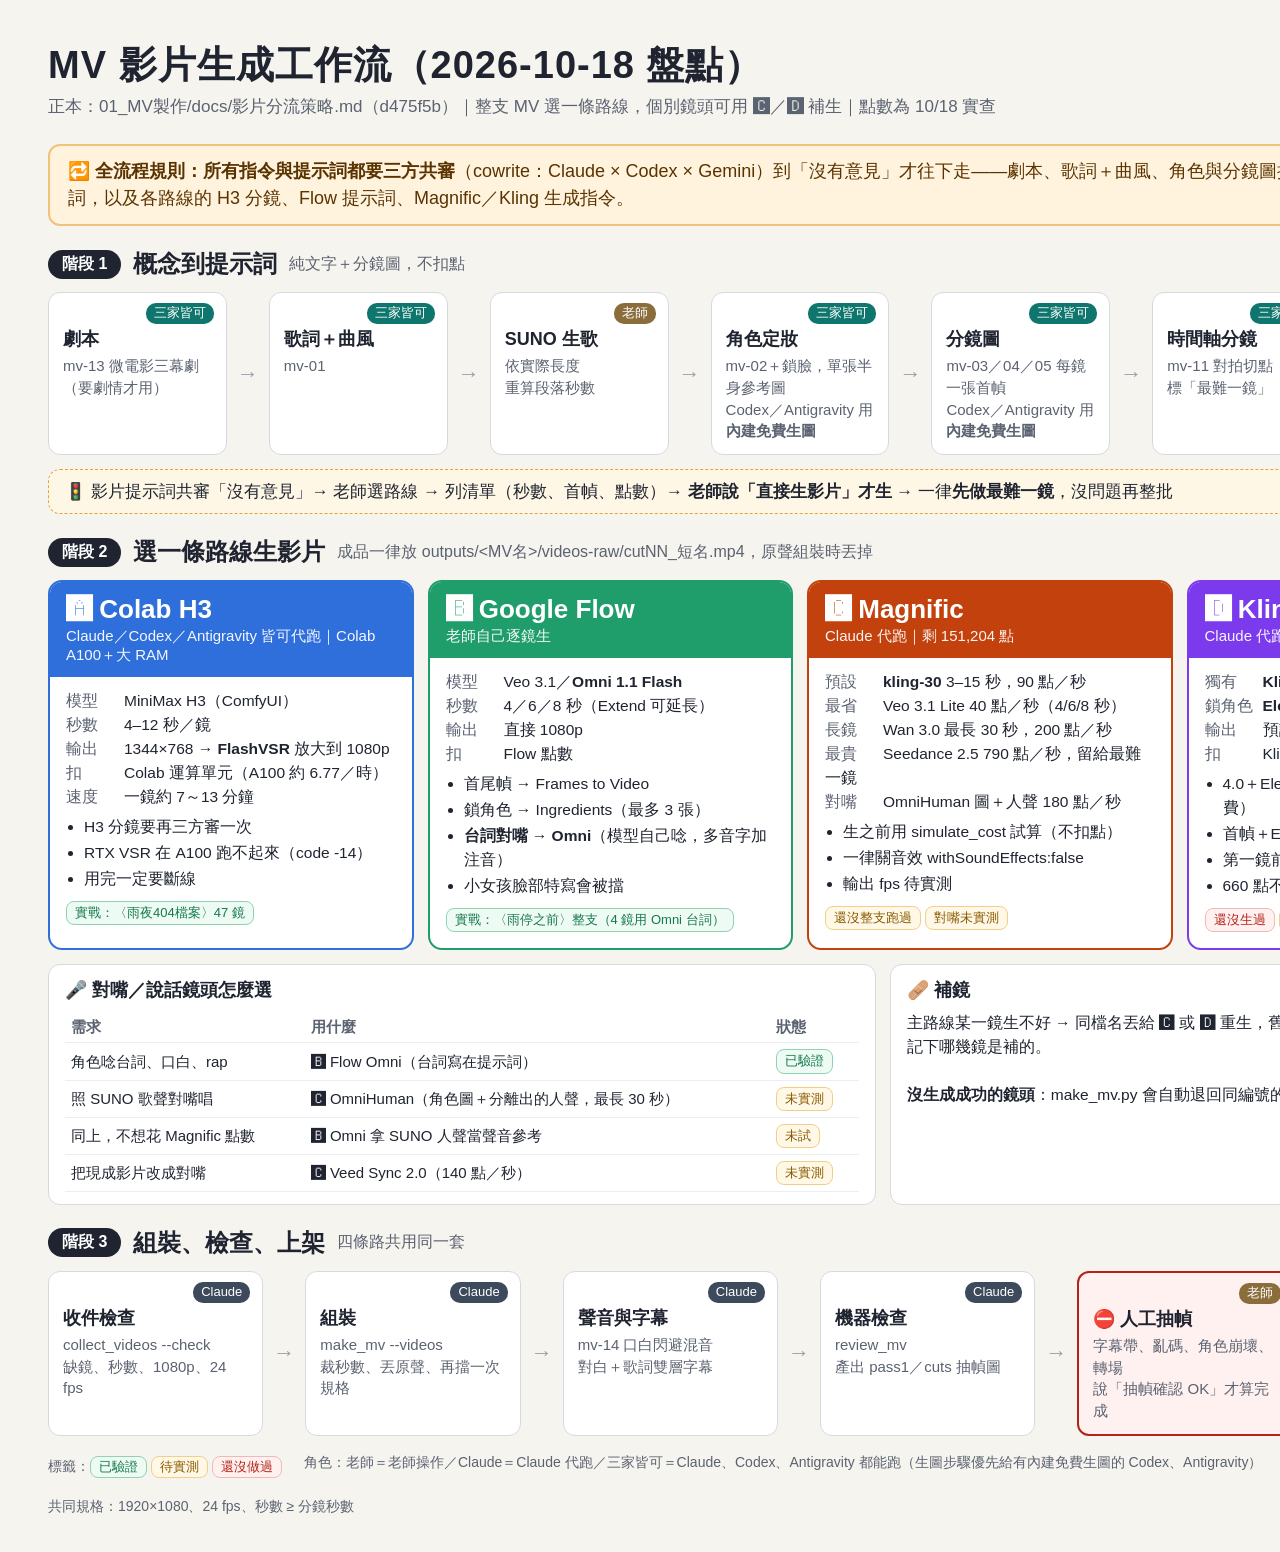
==== docs/影片生成工作流.html @ 95bc0459 "影片工作流：全流程三方共審、三家分工、流程圖與 Colab 放大擋 rtx - 新增 docs/影片生成工作流.png（＋可改的 .html），分流文件開頭連到圖 - 分流文件加「全流程規則：所有指令" ====
<!doctype html>
<html lang="zh-Hant"><head><meta charset="utf-8"><title>MV 影片生成工作流</title>
<style>
:root{--ink:#1f2430;--sub:#5b6270;--line:#d5d9e0;--bg:#f6f4ef;--card:#fff;
--a:#2f6fdb;--b:#1f9d6b;--c:#c2410c;--d:#7c3aed;--warn:#b42318;}
*{box-sizing:border-box}
body{margin:0;background:var(--bg);font-family:"Microsoft JhengHei","Noto Sans TC",sans-serif;color:var(--ink);}
.wrap{width:1600px;padding:40px 48px 36px}
h1{margin:0 0 4px;font-size:38px;letter-spacing:1px}
.meta{color:var(--sub);font-size:17px;margin-bottom:26px}
.stage{display:flex;align-items:center;gap:12px;margin:22px 0 12px}
.stage .no{background:var(--ink);color:#fff;border-radius:20px;padding:4px 14px;font-size:16px;font-weight:700}
.stage .t{font-size:24px;font-weight:700}
.stage .s{color:var(--sub);font-size:16px}
.row{display:flex;gap:10px;align-items:stretch}
.step{flex:1;background:var(--card);border:1px solid var(--line);border-radius:12px;padding:12px 14px;position:relative}
.step b{display:block;font-size:18px;margin:22px 0 4px}
.step span{font-size:15px;color:var(--sub);line-height:1.45}
.step .who{position:absolute;top:10px;right:12px;font-size:13px;color:#fff;border-radius:10px;padding:1px 8px}
.who.t{background:#8a6d3b}.who.m{background:#0f766e}.who.c{background:#3d4a5c}.who.x{background:#6b7280}
.arrow{align-self:center;color:#9aa1ad;font-size:22px}
.rv{display:table;margin-top:6px;font-size:13.5px;color:#7a3e00;background:#fff3dd;border:1px solid #f0c27a;border-radius:8px;padding:1px 8px}
.rule{background:#fff3dd;border:2px solid #f0c27a;border-radius:12px;padding:12px 18px;font-size:18px;line-height:1.5;color:#5a3300}
.gate{margin:14px 0 0;background:#fff7e6;border:1px dashed #e0a43a;border-radius:12px;padding:10px 16px;font-size:17px}
.routes{display:grid;grid-template-columns:repeat(4,1fr);gap:14px}
.route{background:var(--card);border-radius:14px;border:2px solid var(--line);overflow:hidden;display:flex;flex-direction:column}
.route .hd{color:#fff;padding:12px 16px}
.route .hd .n{font-size:26px;font-weight:800}
.route .hd .w{font-size:15px;opacity:.95;margin-top:2px}
.route .bd{padding:12px 16px 14px;font-size:15.5px;line-height:1.55;flex:1}
.route .bd .k{color:var(--sub);display:inline-block;width:58px}
.route .bd ul{margin:6px 0 0 0;padding-left:18px}
.route .bd li{margin:2px 0}
.tag{display:inline-block;font-size:13px;border-radius:8px;padding:1px 8px;margin:2px 4px 2px 0;border:1px solid}
.ok{color:#137a4b;border-color:#8fd3b3;background:#eefaf4}
.no{color:var(--warn);border-color:#f2b8b5;background:#fff1f0}
.mid{color:#8a5a00;border-color:#f0cf8a;background:#fff8e6}
.A{border-color:var(--a)}.A .hd{background:var(--a)}
.B{border-color:var(--b)}.B .hd{background:var(--b)}
.C{border-color:var(--c)}.C .hd{background:var(--c)}
.D{border-color:var(--d)}.D .hd{background:var(--d)}
.side{display:grid;grid-template-columns:1.25fr 1fr;gap:14px;margin-top:14px}
.box{background:var(--card);border:1px solid var(--line);border-radius:12px;padding:12px 16px;font-size:15.5px;line-height:1.55}
.box h3{margin:0 0 6px;font-size:18px}
table{border-collapse:collapse;width:100%;font-size:15px}
td,th{border-bottom:1px solid #eceef2;padding:4px 6px;text-align:left}
th{color:var(--sub);font-weight:600}
.stop{background:#fff1f0;border:2px solid var(--warn);}
.legend{margin-top:18px;color:var(--sub);font-size:14px;display:flex;gap:18px;flex-wrap:wrap}
</style></head><body><div class="wrap">

<h1>MV 影片生成工作流（2026-10-18 盤點）</h1>
<div class="meta">正本：01_MV製作/docs/影片分流策略.md（d475f5b）｜整支 MV 選一條路線，個別鏡頭可用 🅲／🅳 補生｜點數為 10/18 實查</div>

<div class="rule">🔁 <b>全流程規則：所有指令與提示詞都要三方共審</b>（cowrite：Claude × Codex × Gemini）到「沒有意見」才往下走——劇本、歌詞＋曲風、角色與分鏡圖提示詞、時間軸分鏡、影片提示詞，以及各路線的 H3 分鏡、Flow 提示詞、Magnific／Kling 生成指令。</div>
<div class="stage"><span class="no">階段 1</span><span class="t">概念到提示詞</span><span class="s">純文字＋分鏡圖，不扣點</span></div>
<div class="row">
  <div class="step"><span class="who m">三家皆可</span><b>劇本</b><span>mv-13 微電影三幕劇<br>（要劇情才用）</span></div><div class="arrow">→</div>
  <div class="step"><span class="who m">三家皆可</span><b>歌詞＋曲風</b><span>mv-01</span></div><div class="arrow">→</div>
  <div class="step"><span class="who t">老師</span><b>SUNO 生歌</b><span>依實際長度<br>重算段落秒數</span></div><div class="arrow">→</div>
  <div class="step"><span class="who m">三家皆可</span><b>角色定妝</b><span>mv-02＋鎖臉，單張半身參考圖<br>Codex／Antigravity 用<b style="display:inline;font-size:15px;margin:0">內建免費生圖</b></span></div><div class="arrow">→</div>
  <div class="step"><span class="who m">三家皆可</span><b>分鏡圖</b><span>mv-03／04／05 每鏡一張首幀<br>Codex／Antigravity 用<b style="display:inline;font-size:15px;margin:0">內建免費生圖</b></span></div><div class="arrow">→</div>
  <div class="step"><span class="who m">三家皆可</span><b>時間軸分鏡</b><span>mv-11 對拍切點<br>標「最難一鏡」</span></div><div class="arrow">→</div>
  <div class="step"><span class="who m">三家皆可</span><b>影片提示詞</b><span>mv-06</span></div>
</div>
<div class="gate">🚦 影片提示詞共審「沒有意見」→ 老師選路線 → 列清單（秒數、首幀、點數）→ <b>老師說「直接生影片」才生</b> → 一律<b>先做最難一鏡</b>，沒問題再整批</div>

<div class="stage"><span class="no">階段 2</span><span class="t">選一條路線生影片</span><span class="s">成品一律放 outputs/&lt;MV名&gt;/videos-raw/cutNN_短名.mp4，原聲組裝時丟掉</span></div>
<div class="routes">
  <div class="route A"><div class="hd"><div class="n">🅰 Colab H3</div><div class="w">Claude／Codex／Antigravity 皆可代跑｜Colab A100＋大 RAM</div></div>
    <div class="bd">
      <div><span class="k">模型</span>MiniMax H3（ComfyUI）</div>
      <div><span class="k">秒數</span>4–12 秒／鏡</div>
      <div><span class="k">輸出</span>1344×768 → <b>FlashVSR</b> 放大到 1080p</div>
      <div><span class="k">扣</span>Colab 運算單元（A100 約 6.77／時）</div>
      <div><span class="k">速度</span>一鏡約 7～13 分鐘</div>
      <ul><li>H3 分鏡要再三方審一次</li><li>RTX VSR 在 A100 跑不起來（code -14）</li><li>用完一定要斷線</li></ul>
      <div style="margin-top:8px"><span class="tag ok">實戰：〈雨夜404檔案〉47 鏡</span></div>
    </div></div>
  <div class="route B"><div class="hd"><div class="n">🅱 Google Flow</div><div class="w">老師自己逐鏡生</div></div>
    <div class="bd">
      <div><span class="k">模型</span>Veo 3.1／<b>Omni 1.1 Flash</b></div>
      <div><span class="k">秒數</span>4／6／8 秒（Extend 可延長）</div>
      <div><span class="k">輸出</span>直接 1080p</div>
      <div><span class="k">扣</span>Flow 點數</div>
      <ul><li>首尾幀 → Frames to Video</li><li>鎖角色 → Ingredients（最多 3 張）</li><li><b>台詞對嘴 → Omni</b>（模型自己唸，多音字加注音）</li><li>小女孩臉部特寫會被擋</li></ul>
      <div style="margin-top:8px"><span class="tag ok">實戰：〈雨停之前〉整支（4 鏡用 Omni 台詞）</span></div>
    </div></div>
  <div class="route C"><div class="hd"><div class="n">🅲 Magnific</div><div class="w">Claude 代跑｜剩 151,204 點</div></div>
    <div class="bd">
      <div><span class="k">預設</span><b>kling-30</b> 3–15 秒，90 點／秒</div>
      <div><span class="k">最省</span>Veo 3.1 Lite 40 點／秒（4/6/8 秒）</div>
      <div><span class="k">長鏡</span>Wan 3.0 最長 30 秒，200 點／秒</div>
      <div><span class="k">最貴</span>Seedance 2.5 790 點／秒，留給最難一鏡</div>
      <div><span class="k">對嘴</span>OmniHuman 圖＋人聲 180 點／秒</div>
      <ul><li>生之前用 simulate_cost 試算（不扣點）</li><li>一律關音效 withSoundEffects:false</li><li>輸出 fps 待實測</li></ul>
      <div style="margin-top:8px"><span class="tag mid">還沒整支跑過</span><span class="tag mid">對嘴未實測</span></div>
    </div></div>
  <div class="route D"><div class="hd"><div class="n">🅳 Kling.ai</div><div class="w">Claude 代跑｜官方帳號剩 660 點</div></div>
    <div class="bd">
      <div><span class="k">獨有</span><b>Kling 4.0</b> 3–30 秒、最多 10 張關鍵幀</div>
      <div><span class="k">鎖角色</span><b>Element</b> 主體，每鏡用編號叫出</div>
      <div><span class="k">輸出</span>預設 720p，<b>要明寫 1080p</b></div>
      <div><span class="k">扣</span>Kling 點數（沒有試算工具）</div>
      <ul><li>4.0＋Element 要走 omni_ref_video（按秒計費）</li><li>首幀＋Element 用 Kling 3.0</li><li>第一鏡前後查點數相減</li><li>660 點不夠就只補關鍵鏡</li></ul>
      <div style="margin-top:8px"><span class="tag no">還沒生過</span><span class="tag mid">點數待第一鏡實測</span></div>
    </div></div>
</div>

<div class="side">
  <div class="box"><h3>🎤 對嘴／說話鏡頭怎麼選</h3>
    <table><tr><th>需求</th><th>用什麼</th><th>狀態</th></tr>
    <tr><td>角色唸台詞、口白、rap</td><td>🅱 Flow Omni（台詞寫在提示詞）</td><td><span class="tag ok">已驗證</span></td></tr>
    <tr><td>照 SUNO 歌聲對嘴唱</td><td>🅲 OmniHuman（角色圖＋分離出的人聲，最長 30 秒）</td><td><span class="tag mid">未實測</span></td></tr>
    <tr><td>同上，不想花 Magnific 點數</td><td>🅱 Omni 拿 SUNO 人聲當聲音參考</td><td><span class="tag mid">未試</span></td></tr>
    <tr><td>把現成影片改成對嘴</td><td>🅲 Veed Sync 2.0（140 點／秒）</td><td><span class="tag mid">未實測</span></td></tr></table>
  </div>
  <div class="box"><h3>🩹 補鏡</h3>
    主路線某一鏡生不好 → 同檔名丟給 🅲 或 🅳 重生，舊檔移到 videos-raw/_old/，每日筆記記下哪幾鏡是補的。<br><br>
    <b>沒生成成功的鏡頭</b>：make_mv.py 會自動退回同編號的靜態圖做 Ken Burns 頂著。
  </div>
</div>

<div class="stage"><span class="no">階段 3</span><span class="t">組裝、檢查、上架</span><span class="s">四條路共用同一套</span></div>
<div class="row">
  <div class="step"><span class="who c">Claude</span><b>收件檢查</b><span>collect_videos --check<br>缺鏡、秒數、1080p、24 fps</span></div><div class="arrow">→</div>
  <div class="step"><span class="who c">Claude</span><b>組裝</b><span>make_mv --videos<br>裁秒數、丟原聲、再擋一次規格</span></div><div class="arrow">→</div>
  <div class="step"><span class="who c">Claude</span><b>聲音與字幕</b><span>mv-14 口白閃避混音<br>對白＋歌詞雙層字幕</span></div><div class="arrow">→</div>
  <div class="step"><span class="who c">Claude</span><b>機器檢查</b><span>review_mv<br>產出 pass1／cuts 抽幀圖</span></div><div class="arrow">→</div>
  <div class="step stop"><span class="who t">老師</span><b>⛔ 人工抽幀</b><span>字幕帶、亂碼、角色崩壞、轉場<br>說「抽幀確認 OK」才算完成</span></div><div class="arrow">→</div>
  <div class="step"><span class="who c">Claude</span><b>打包上架</b><span>metadata.md、封面<br>upload_youtube（先 private）</span></div>
</div>

<div class="legend"><span>標籤：<span class="tag ok">已驗證</span><span class="tag mid">待實測</span><span class="tag no">還沒做過</span></span><span>角色：老師＝老師操作／Claude＝Claude 代跑／三家皆可＝Claude、Codex、Antigravity 都能跑（生圖步驟優先給有內建免費生圖的 Codex、Antigravity）</span><span>共同規格：1920×1080、24 fps、秒數 ≥ 分鏡秒數</span></div>
</div></body></html>
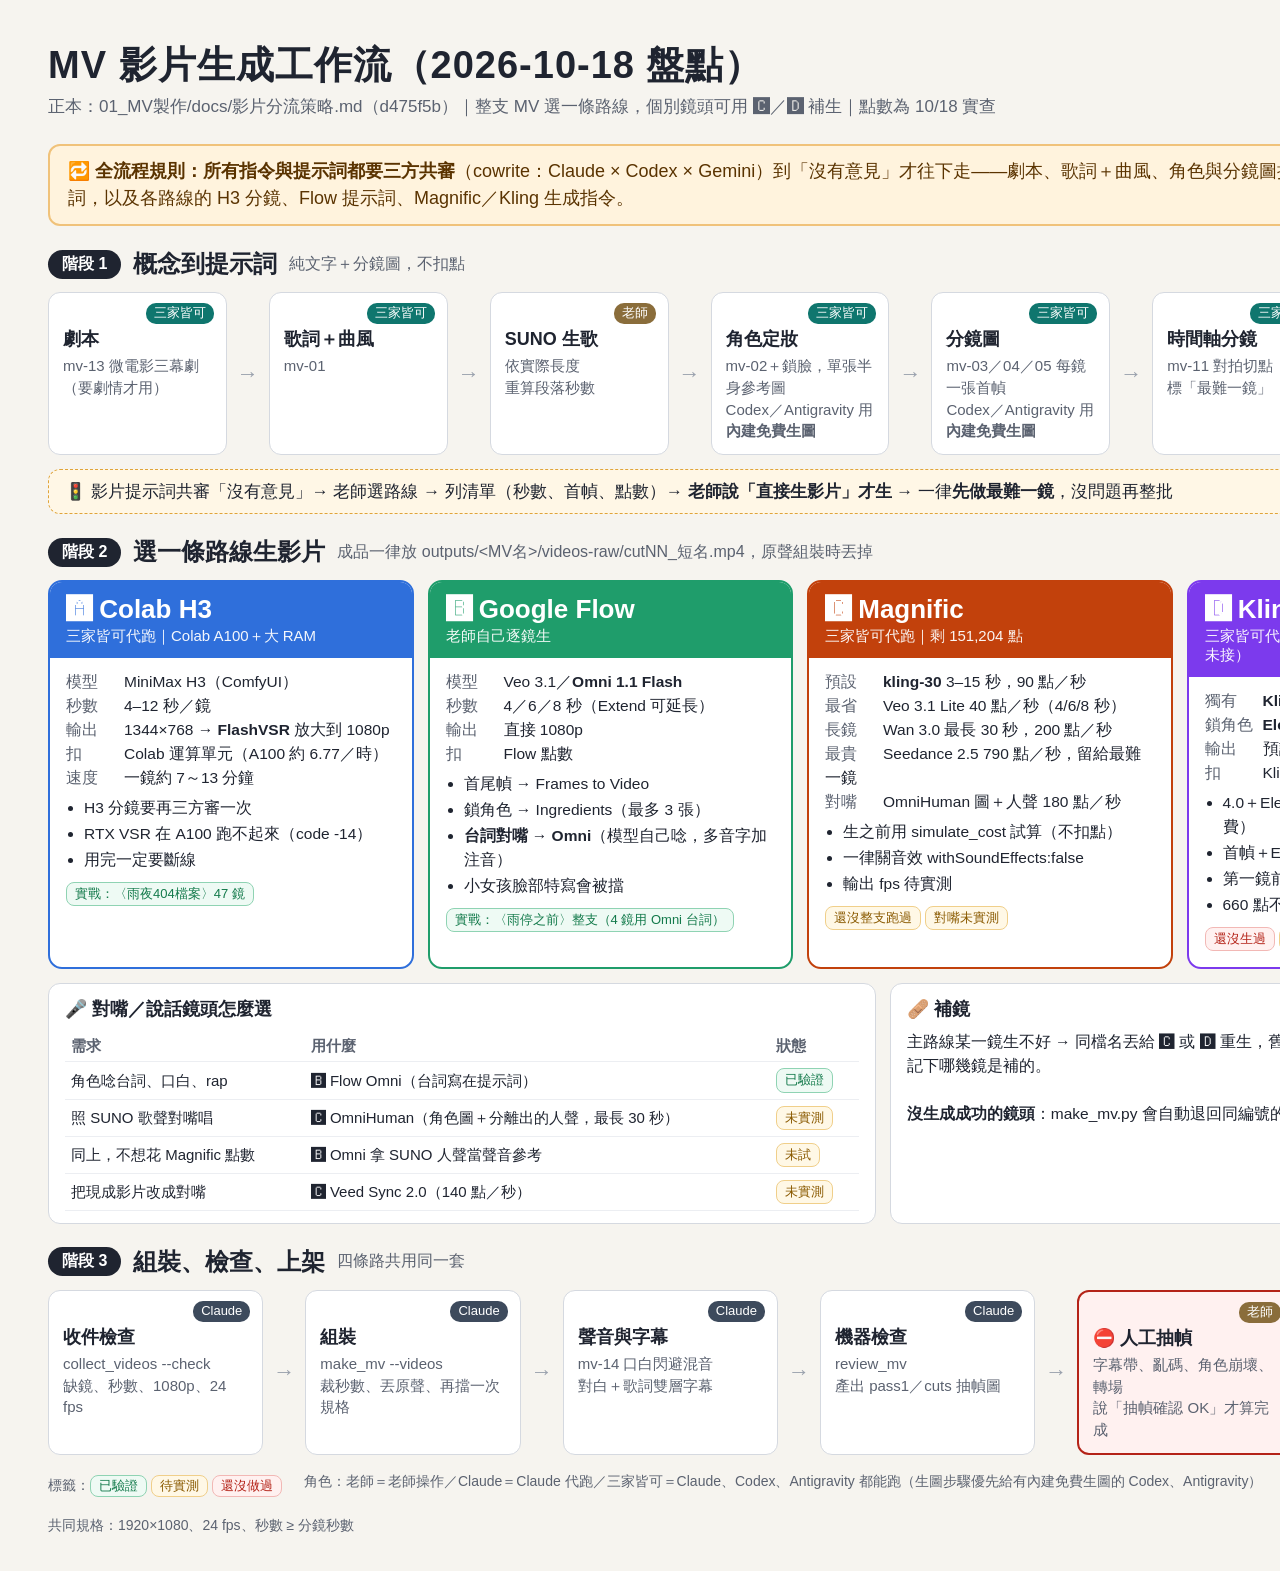
==== commit 92d0400c: "影片分流：🅲 Magnific、🅳 Kling.ai 也改成三家皆可代跑 - 四條路線中三條（🅰🅲🅳）都由 Claude／Codex／Antigravity 皆可代跑，🅱 由老師自己生 - 🅳 註明 " ====
--- a/docs/影片生成工作流.html
+++ b/docs/影片生成工作流.html
@@ -67,7 +67,7 @@
 
 <div class="stage"><span class="no">階段 2</span><span class="t">選一條路線生影片</span><span class="s">成品一律放 outputs/&lt;MV名&gt;/videos-raw/cutNN_短名.mp4，原聲組裝時丟掉</span></div>
 <div class="routes">
-  <div class="route A"><div class="hd"><div class="n">🅰 Colab H3</div><div class="w">Claude／Codex／Antigravity 皆可代跑｜Colab A100＋大 RAM</div></div>
+  <div class="route A"><div class="hd"><div class="n">🅰 Colab H3</div><div class="w">三家皆可代跑｜Colab A100＋大 RAM</div></div>
     <div class="bd">
       <div><span class="k">模型</span>MiniMax H3（ComfyUI）</div>
       <div><span class="k">秒數</span>4–12 秒／鏡</div>
@@ -86,7 +86,7 @@
       <ul><li>首尾幀 → Frames to Video</li><li>鎖角色 → Ingredients（最多 3 張）</li><li><b>台詞對嘴 → Omni</b>（模型自己唸，多音字加注音）</li><li>小女孩臉部特寫會被擋</li></ul>
       <div style="margin-top:8px"><span class="tag ok">實戰：〈雨停之前〉整支（4 鏡用 Omni 台詞）</span></div>
     </div></div>
-  <div class="route C"><div class="hd"><div class="n">🅲 Magnific</div><div class="w">Claude 代跑｜剩 151,204 點</div></div>
+  <div class="route C"><div class="hd"><div class="n">🅲 Magnific</div><div class="w">三家皆可代跑｜剩 151,204 點</div></div>
     <div class="bd">
       <div><span class="k">預設</span><b>kling-30</b> 3–15 秒，90 點／秒</div>
       <div><span class="k">最省</span>Veo 3.1 Lite 40 點／秒（4/6/8 秒）</div>
@@ -96,7 +96,7 @@
       <ul><li>生之前用 simulate_cost 試算（不扣點）</li><li>一律關音效 withSoundEffects:false</li><li>輸出 fps 待實測</li></ul>
       <div style="margin-top:8px"><span class="tag mid">還沒整支跑過</span><span class="tag mid">對嘴未實測</span></div>
     </div></div>
-  <div class="route D"><div class="hd"><div class="n">🅳 Kling.ai</div><div class="w">Claude 代跑｜官方帳號剩 660 點</div></div>
+  <div class="route D"><div class="hd"><div class="n">🅳 Kling.ai</div><div class="w">三家皆可代跑｜官方帳號剩 660 點（Antigravity 未接）</div></div>
     <div class="bd">
       <div><span class="k">獨有</span><b>Kling 4.0</b> 3–30 秒、最多 10 張關鍵幀</div>
       <div><span class="k">鎖角色</span><b>Element</b> 主體，每鏡用編號叫出</div>
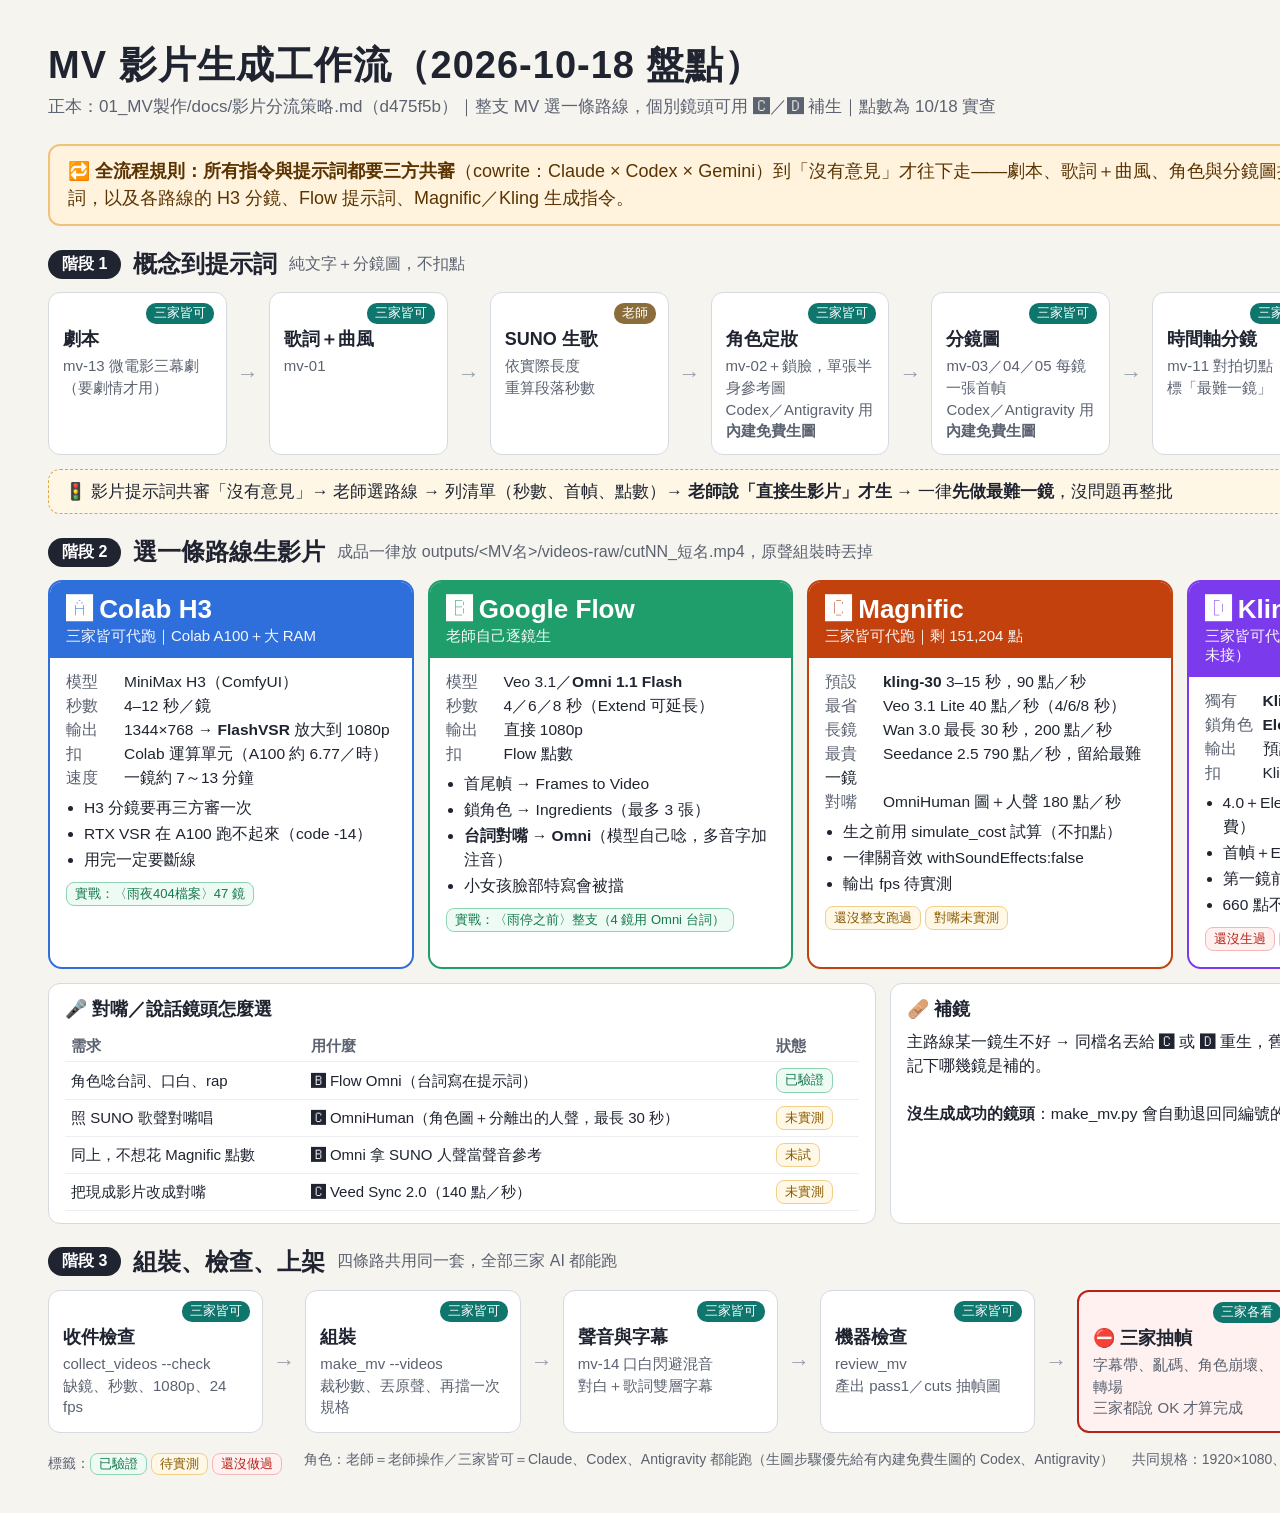
==== commit fddd102b: "抽幀停損點改成三家處理，階段 3 全部三家皆可 - 抽幀：Claude／Codex／Antigravity 各自開圖看 pass1／cuts，三家都說 OK 才算過；有一家指出問題就處理，判斷不一致用" ====
--- a/docs/影片生成工作流.html
+++ b/docs/影片生成工作流.html
@@ -121,15 +121,15 @@
   </div>
 </div>
 
-<div class="stage"><span class="no">階段 3</span><span class="t">組裝、檢查、上架</span><span class="s">四條路共用同一套</span></div>
+<div class="stage"><span class="no">階段 3</span><span class="t">組裝、檢查、上架</span><span class="s">四條路共用同一套，全部三家 AI 都能跑</span></div>
 <div class="row">
-  <div class="step"><span class="who c">Claude</span><b>收件檢查</b><span>collect_videos --check<br>缺鏡、秒數、1080p、24 fps</span></div><div class="arrow">→</div>
-  <div class="step"><span class="who c">Claude</span><b>組裝</b><span>make_mv --videos<br>裁秒數、丟原聲、再擋一次規格</span></div><div class="arrow">→</div>
-  <div class="step"><span class="who c">Claude</span><b>聲音與字幕</b><span>mv-14 口白閃避混音<br>對白＋歌詞雙層字幕</span></div><div class="arrow">→</div>
-  <div class="step"><span class="who c">Claude</span><b>機器檢查</b><span>review_mv<br>產出 pass1／cuts 抽幀圖</span></div><div class="arrow">→</div>
-  <div class="step stop"><span class="who t">老師</span><b>⛔ 人工抽幀</b><span>字幕帶、亂碼、角色崩壞、轉場<br>說「抽幀確認 OK」才算完成</span></div><div class="arrow">→</div>
-  <div class="step"><span class="who c">Claude</span><b>打包上架</b><span>metadata.md、封面<br>upload_youtube（先 private）</span></div>
+  <div class="step"><span class="who m">三家皆可</span><b>收件檢查</b><span>collect_videos --check<br>缺鏡、秒數、1080p、24 fps</span></div><div class="arrow">→</div>
+  <div class="step"><span class="who m">三家皆可</span><b>組裝</b><span>make_mv --videos<br>裁秒數、丟原聲、再擋一次規格</span></div><div class="arrow">→</div>
+  <div class="step"><span class="who m">三家皆可</span><b>聲音與字幕</b><span>mv-14 口白閃避混音<br>對白＋歌詞雙層字幕</span></div><div class="arrow">→</div>
+  <div class="step"><span class="who m">三家皆可</span><b>機器檢查</b><span>review_mv<br>產出 pass1／cuts 抽幀圖</span></div><div class="arrow">→</div>
+  <div class="step stop"><span class="who m">三家各看</span><b>⛔ 三家抽幀</b><span>字幕帶、亂碼、角色崩壞、轉場<br>三家都說 OK 才算完成</span></div><div class="arrow">→</div>
+  <div class="step"><span class="who m">三家皆可</span><b>打包上架</b><span>metadata.md、封面<br>先 private，老師說公開才改</span></div>
 </div>
 
-<div class="legend"><span>標籤：<span class="tag ok">已驗證</span><span class="tag mid">待實測</span><span class="tag no">還沒做過</span></span><span>角色：老師＝老師操作／Claude＝Claude 代跑／三家皆可＝Claude、Codex、Antigravity 都能跑（生圖步驟優先給有內建免費生圖的 Codex、Antigravity）</span><span>共同規格：1920×1080、24 fps、秒數 ≥ 分鏡秒數</span></div>
+<div class="legend"><span>標籤：<span class="tag ok">已驗證</span><span class="tag mid">待實測</span><span class="tag no">還沒做過</span></span><span>角色：老師＝老師操作／三家皆可＝Claude、Codex、Antigravity 都能跑（生圖步驟優先給有內建免費生圖的 Codex、Antigravity）</span><span>共同規格：1920×1080、24 fps、秒數 ≥ 分鏡秒數</span></div>
 </div></body></html>
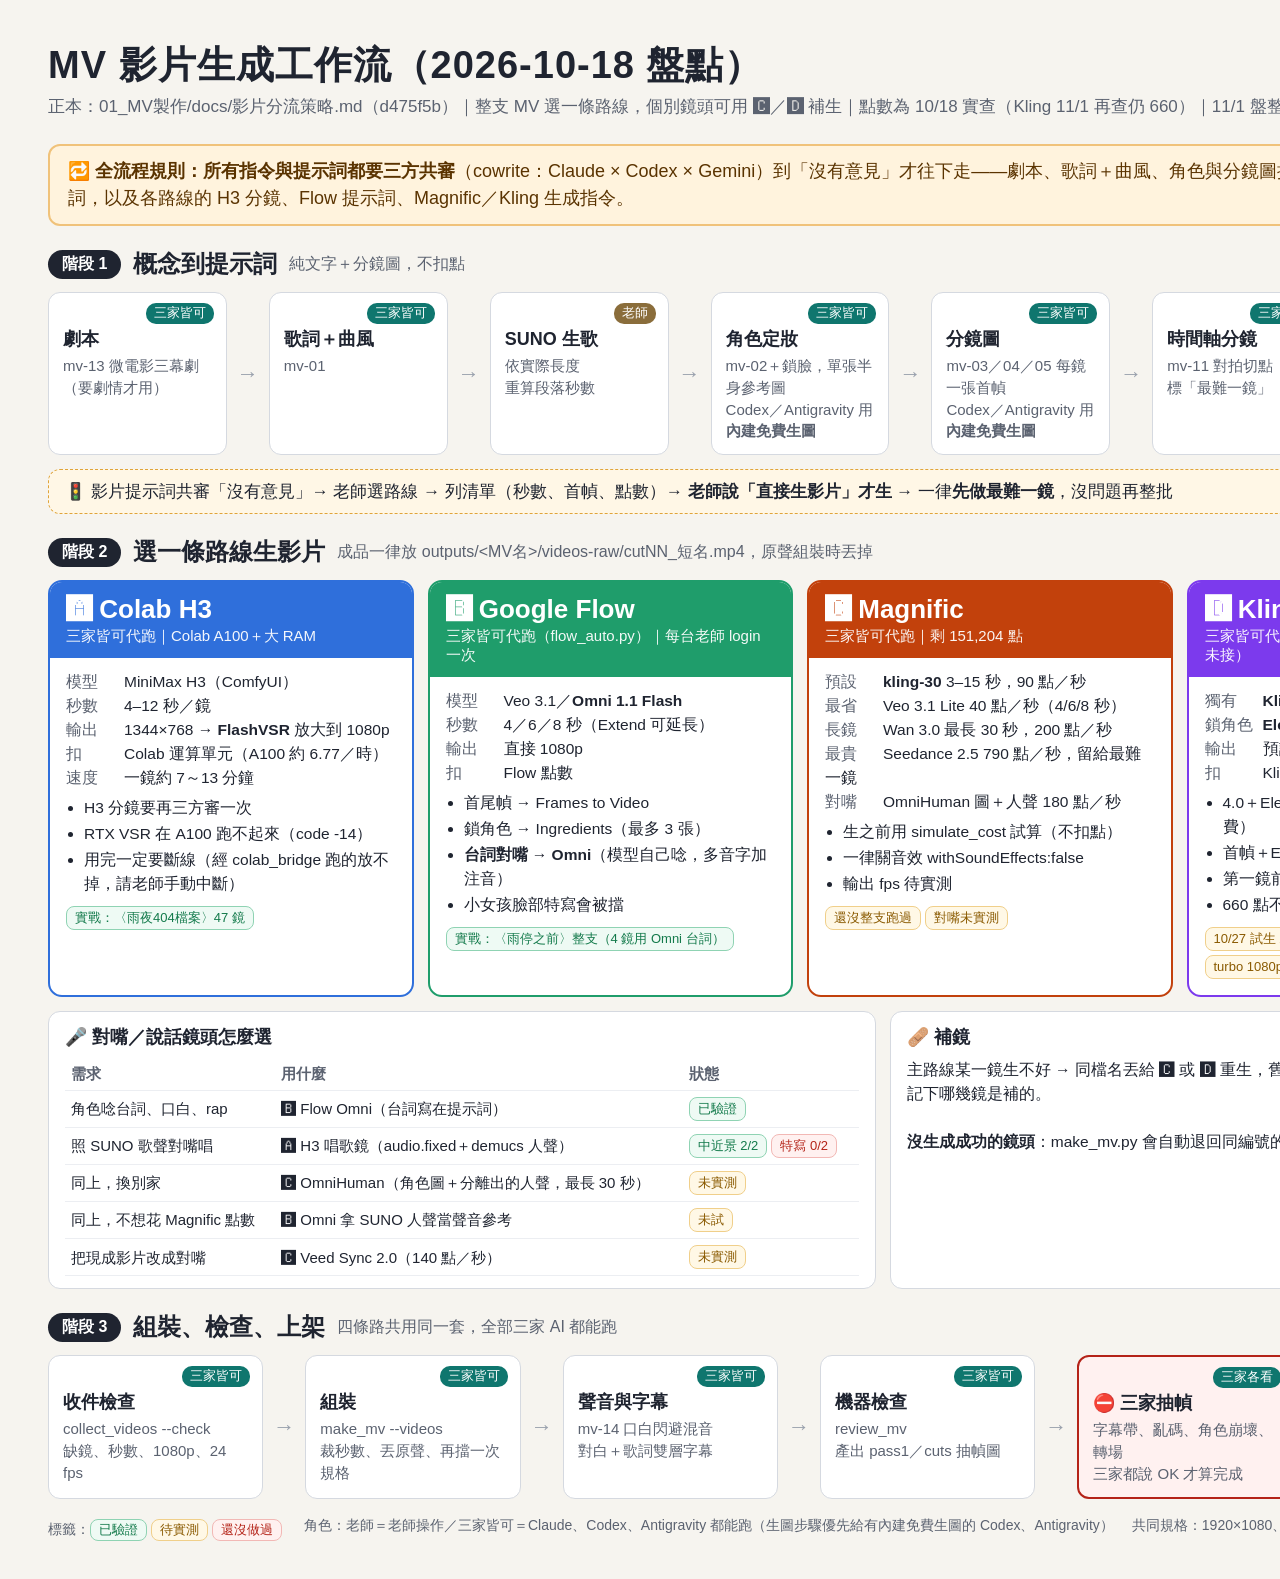
==== commit c94412a3: "MV 工作流盤整：修正 8 處不同步（三方共審過），舊 12 步搬出 CLAUDE.md - 🅱 Google Flow 改成 flow_auto.py 三家皆可代跑（CLAUDE.md、分流策略一句" ====
--- a/docs/影片生成工作流.html
+++ b/docs/影片生成工作流.html
@@ -50,7 +50,7 @@
 </style></head><body><div class="wrap">
 
 <h1>MV 影片生成工作流（2026-10-18 盤點）</h1>
-<div class="meta">正本：01_MV製作/docs/影片分流策略.md（d475f5b）｜整支 MV 選一條路線，個別鏡頭可用 🅲／🅳 補生｜點數為 10/18 實查</div>
+<div class="meta">正本：01_MV製作/docs/影片分流策略.md（d475f5b）｜整支 MV 選一條路線，個別鏡頭可用 🅲／🅳 補生｜點數為 10/18 實查（Kling 11/1 再查仍 660）｜11/1 盤整更新</div>
 
 <div class="rule">🔁 <b>全流程規則：所有指令與提示詞都要三方共審</b>（cowrite：Claude × Codex × Gemini）到「沒有意見」才往下走——劇本、歌詞＋曲風、角色與分鏡圖提示詞、時間軸分鏡、影片提示詞，以及各路線的 H3 分鏡、Flow 提示詞、Magnific／Kling 生成指令。</div>
 <div class="stage"><span class="no">階段 1</span><span class="t">概念到提示詞</span><span class="s">純文字＋分鏡圖，不扣點</span></div>
@@ -74,10 +74,10 @@
       <div><span class="k">輸出</span>1344×768 → <b>FlashVSR</b> 放大到 1080p</div>
       <div><span class="k">扣</span>Colab 運算單元（A100 約 6.77／時）</div>
       <div><span class="k">速度</span>一鏡約 7～13 分鐘</div>
-      <ul><li>H3 分鏡要再三方審一次</li><li>RTX VSR 在 A100 跑不起來（code -14）</li><li>用完一定要斷線</li></ul>
+      <ul><li>H3 分鏡要再三方審一次</li><li>RTX VSR 在 A100 跑不起來（code -14）</li><li>用完一定要斷線（經 colab_bridge 跑的放不掉，請老師手動中斷）</li></ul>
       <div style="margin-top:8px"><span class="tag ok">實戰：〈雨夜404檔案〉47 鏡</span></div>
     </div></div>
-  <div class="route B"><div class="hd"><div class="n">🅱 Google Flow</div><div class="w">老師自己逐鏡生</div></div>
+  <div class="route B"><div class="hd"><div class="n">🅱 Google Flow</div><div class="w">三家皆可代跑（flow_auto.py）｜每台老師 login 一次</div></div>
     <div class="bd">
       <div><span class="k">模型</span>Veo 3.1／<b>Omni 1.1 Flash</b></div>
       <div><span class="k">秒數</span>4／6／8 秒（Extend 可延長）</div>
@@ -103,7 +103,7 @@
       <div><span class="k">輸出</span>預設 720p，<b>要明寫 1080p</b></div>
       <div><span class="k">扣</span>Kling 點數（沒有試算工具）</div>
       <ul><li>4.0＋Element 要走 omni_ref_video（按秒計費）</li><li>首幀＋Element 用 Kling 3.0</li><li>第一鏡前後查點數相減</li><li>660 點不夠就只補關鍵鏡</li></ul>
-      <div style="margin-top:8px"><span class="tag no">還沒生過</span><span class="tag mid">點數待第一鏡實測</span></div>
+      <div style="margin-top:8px"><span class="tag mid">10/27 試生 2 鏡（v3.0 turbo）</span><span class="tag mid">turbo 1080p 每秒 10 點</span></div>
     </div></div>
 </div>
 
@@ -111,7 +111,8 @@
   <div class="box"><h3>🎤 對嘴／說話鏡頭怎麼選</h3>
     <table><tr><th>需求</th><th>用什麼</th><th>狀態</th></tr>
     <tr><td>角色唸台詞、口白、rap</td><td>🅱 Flow Omni（台詞寫在提示詞）</td><td><span class="tag ok">已驗證</span></td></tr>
-    <tr><td>照 SUNO 歌聲對嘴唱</td><td>🅲 OmniHuman（角色圖＋分離出的人聲，最長 30 秒）</td><td><span class="tag mid">未實測</span></td></tr>
+    <tr><td>照 SUNO 歌聲對嘴唱</td><td>🅰 H3 唱歌鏡（audio.fixed＋demucs 人聲）</td><td><span class="tag ok">中近景 2/2</span><span class="tag no">特寫 0/2</span></td></tr>
+    <tr><td>同上，換別家</td><td>🅲 OmniHuman（角色圖＋分離出的人聲，最長 30 秒）</td><td><span class="tag mid">未實測</span></td></tr>
     <tr><td>同上，不想花 Magnific 點數</td><td>🅱 Omni 拿 SUNO 人聲當聲音參考</td><td><span class="tag mid">未試</span></td></tr>
     <tr><td>把現成影片改成對嘴</td><td>🅲 Veed Sync 2.0（140 點／秒）</td><td><span class="tag mid">未實測</span></td></tr></table>
   </div>
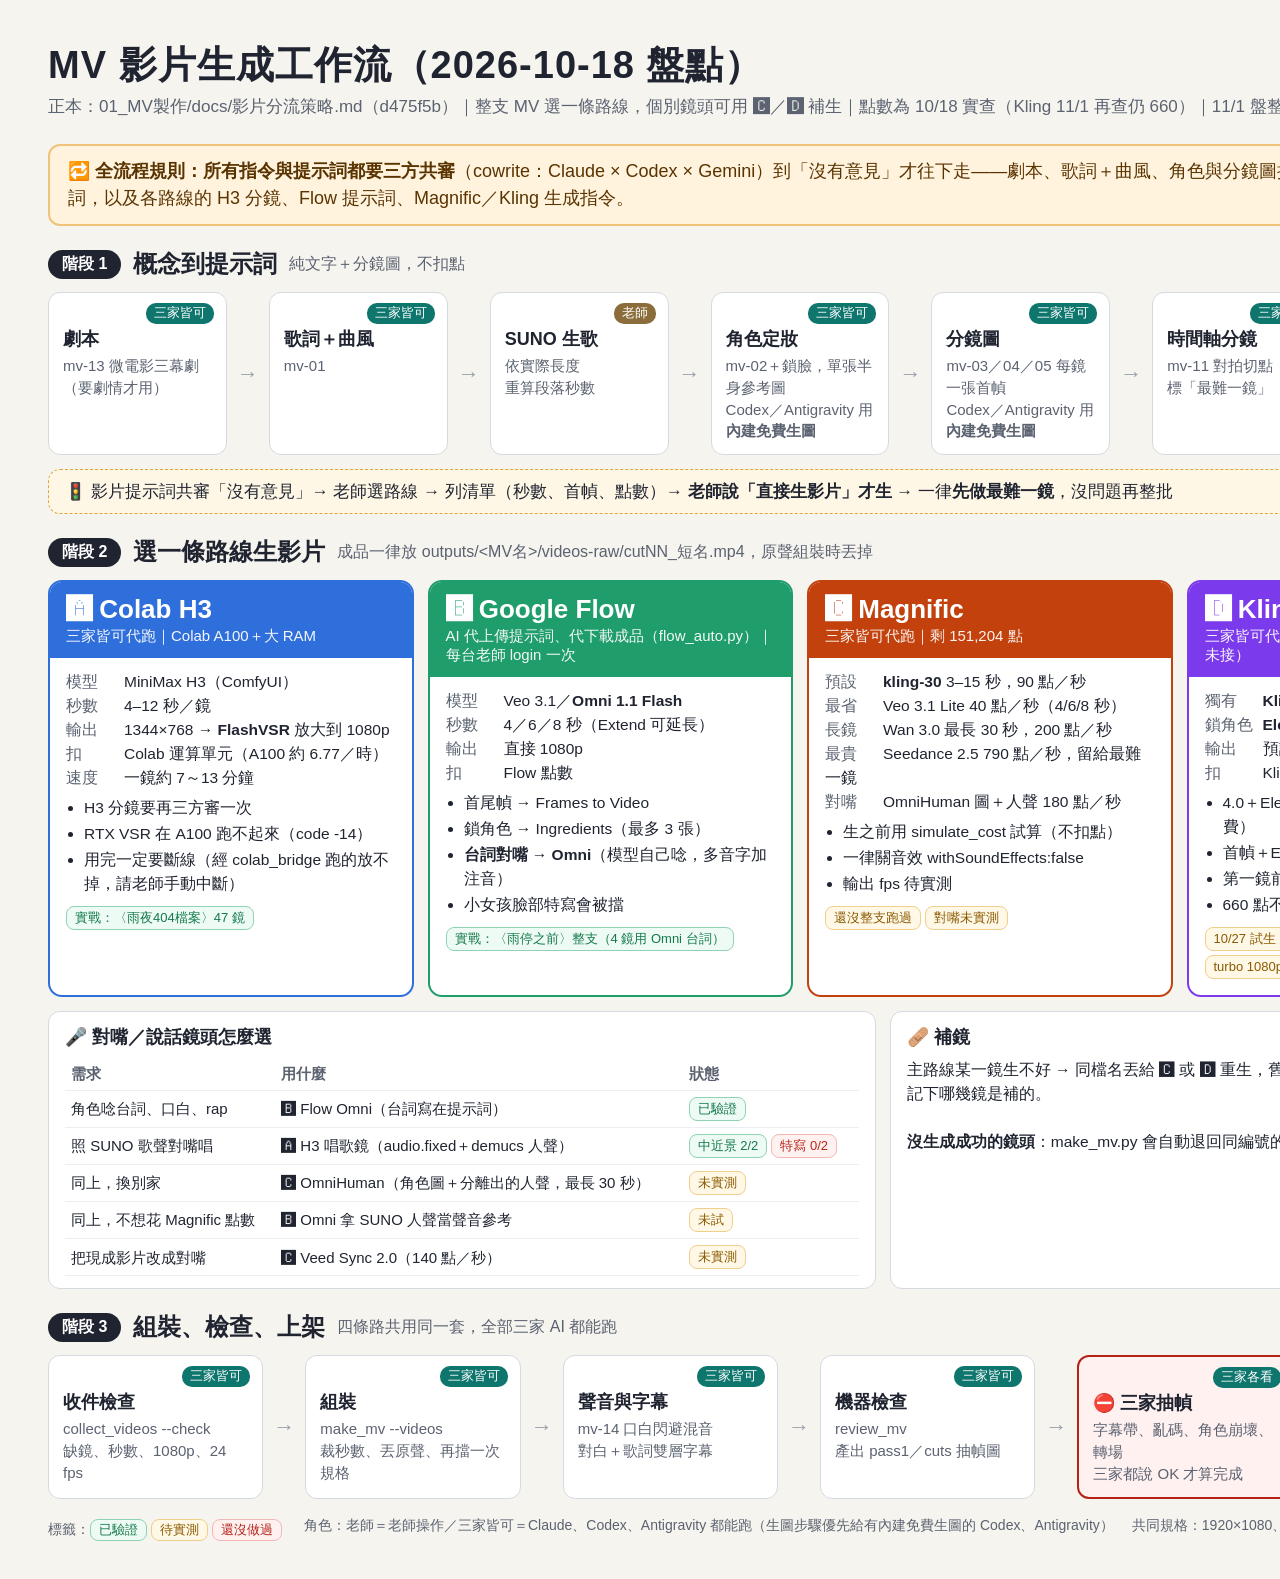
==== commit 140c7555: "MV_04／05 改成 9 張各自生成；🅱 Flow 改寫成 AI 代上傳提示詞與下載成品 - AGENTS.md：MV_04 規劃 9 鏡、各自生成 grid01～grid09；MV_05 改成挑單" ====
--- a/docs/影片生成工作流.html
+++ b/docs/影片生成工作流.html
@@ -77,7 +77,7 @@
       <ul><li>H3 分鏡要再三方審一次</li><li>RTX VSR 在 A100 跑不起來（code -14）</li><li>用完一定要斷線（經 colab_bridge 跑的放不掉，請老師手動中斷）</li></ul>
       <div style="margin-top:8px"><span class="tag ok">實戰：〈雨夜404檔案〉47 鏡</span></div>
     </div></div>
-  <div class="route B"><div class="hd"><div class="n">🅱 Google Flow</div><div class="w">三家皆可代跑（flow_auto.py）｜每台老師 login 一次</div></div>
+  <div class="route B"><div class="hd"><div class="n">🅱 Google Flow</div><div class="w">AI 代上傳提示詞、代下載成品（flow_auto.py）｜每台老師 login 一次</div></div>
     <div class="bd">
       <div><span class="k">模型</span>Veo 3.1／<b>Omni 1.1 Flash</b></div>
       <div><span class="k">秒數</span>4／6／8 秒（Extend 可延長）</div>
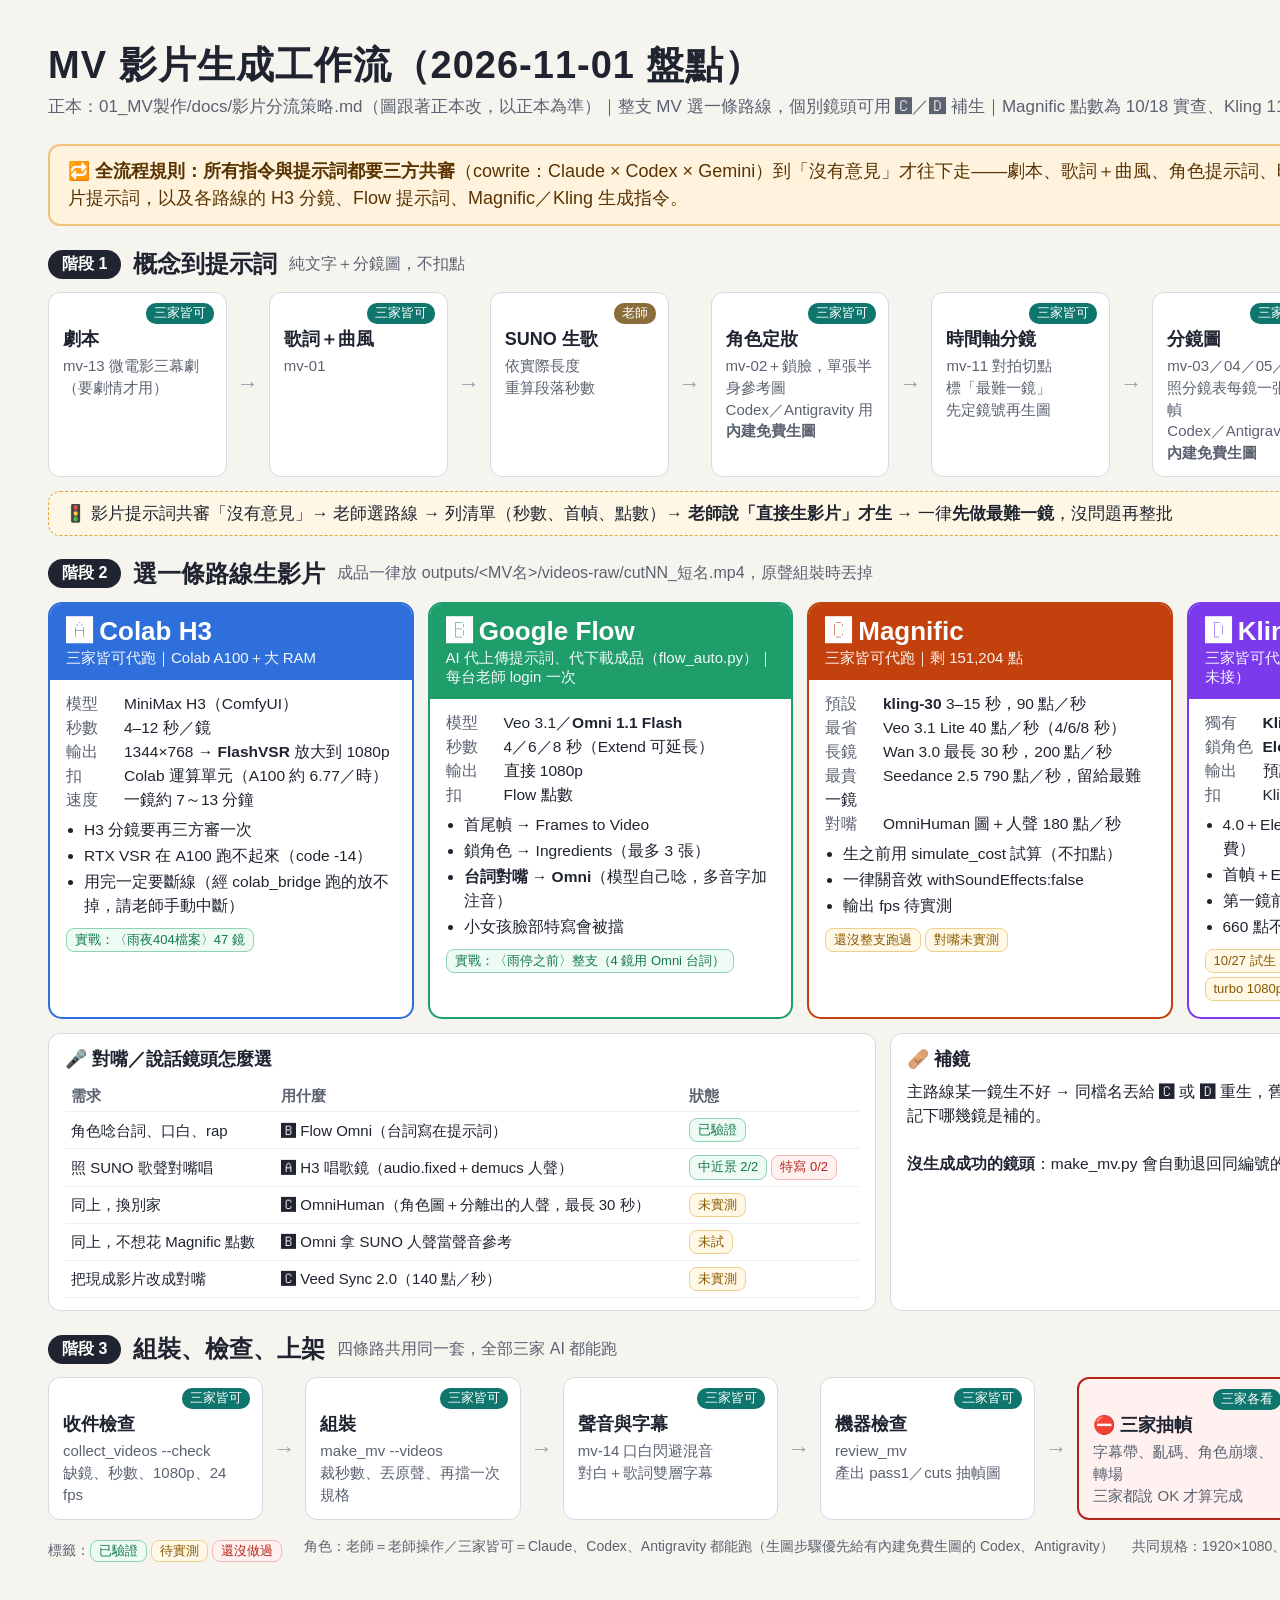
==== commit ad35a04d: "統一「先定分鏡表再生分鏡圖」，並修盤點剩下的 5 個小問題 - 順序（2026-11-01 老師定）：主角造型 → 時間軸分鏡表 → 分鏡圖 → 影片提示詞；分流策略、README、流程圖、MV_WO" ====
--- a/docs/影片生成工作流.html
+++ b/docs/影片生成工作流.html
@@ -49,18 +49,18 @@
 .legend{margin-top:18px;color:var(--sub);font-size:14px;display:flex;gap:18px;flex-wrap:wrap}
 </style></head><body><div class="wrap">
 
-<h1>MV 影片生成工作流（2026-10-18 盤點）</h1>
-<div class="meta">正本：01_MV製作/docs/影片分流策略.md（d475f5b）｜整支 MV 選一條路線，個別鏡頭可用 🅲／🅳 補生｜點數為 10/18 實查（Kling 11/1 再查仍 660）｜11/1 盤整更新</div>
+<h1>MV 影片生成工作流（2026-11-01 盤點）</h1>
+<div class="meta">正本：01_MV製作/docs/影片分流策略.md（圖跟著正本改，以正本為準）｜整支 MV 選一條路線，個別鏡頭可用 🅲／🅳 補生｜Magnific 點數為 10/18 實查、Kling 11/1 實查 660 點</div>
 
-<div class="rule">🔁 <b>全流程規則：所有指令與提示詞都要三方共審</b>（cowrite：Claude × Codex × Gemini）到「沒有意見」才往下走——劇本、歌詞＋曲風、角色與分鏡圖提示詞、時間軸分鏡、影片提示詞，以及各路線的 H3 分鏡、Flow 提示詞、Magnific／Kling 生成指令。</div>
+<div class="rule">🔁 <b>全流程規則：所有指令與提示詞都要三方共審</b>（cowrite：Claude × Codex × Gemini）到「沒有意見」才往下走——劇本、歌詞＋曲風、角色提示詞、時間軸分鏡、分鏡圖提示詞、影片提示詞，以及各路線的 H3 分鏡、Flow 提示詞、Magnific／Kling 生成指令。</div>
 <div class="stage"><span class="no">階段 1</span><span class="t">概念到提示詞</span><span class="s">純文字＋分鏡圖，不扣點</span></div>
 <div class="row">
   <div class="step"><span class="who m">三家皆可</span><b>劇本</b><span>mv-13 微電影三幕劇<br>（要劇情才用）</span></div><div class="arrow">→</div>
   <div class="step"><span class="who m">三家皆可</span><b>歌詞＋曲風</b><span>mv-01</span></div><div class="arrow">→</div>
   <div class="step"><span class="who t">老師</span><b>SUNO 生歌</b><span>依實際長度<br>重算段落秒數</span></div><div class="arrow">→</div>
   <div class="step"><span class="who m">三家皆可</span><b>角色定妝</b><span>mv-02＋鎖臉，單張半身參考圖<br>Codex／Antigravity 用<b style="display:inline;font-size:15px;margin:0">內建免費生圖</b></span></div><div class="arrow">→</div>
-  <div class="step"><span class="who m">三家皆可</span><b>分鏡圖</b><span>mv-03／04／05 每鏡一張首幀<br>Codex／Antigravity 用<b style="display:inline;font-size:15px;margin:0">內建免費生圖</b></span></div><div class="arrow">→</div>
-  <div class="step"><span class="who m">三家皆可</span><b>時間軸分鏡</b><span>mv-11 對拍切點<br>標「最難一鏡」</span></div><div class="arrow">→</div>
+  <div class="step"><span class="who m">三家皆可</span><b>時間軸分鏡</b><span>mv-11 對拍切點<br>標「最難一鏡」<br>先定鏡號再生圖</span></div><div class="arrow">→</div>
+  <div class="step"><span class="who m">三家皆可</span><b>分鏡圖</b><span>mv-03／04／05／12 照分鏡表每鏡一張首幀<br>Codex／Antigravity 用<b style="display:inline;font-size:15px;margin:0">內建免費生圖</b></span></div><div class="arrow">→</div>
   <div class="step"><span class="who m">三家皆可</span><b>影片提示詞</b><span>mv-06</span></div>
 </div>
 <div class="gate">🚦 影片提示詞共審「沒有意見」→ 老師選路線 → 列清單（秒數、首幀、點數）→ <b>老師說「直接生影片」才生</b> → 一律<b>先做最難一鏡</b>，沒問題再整批</div>
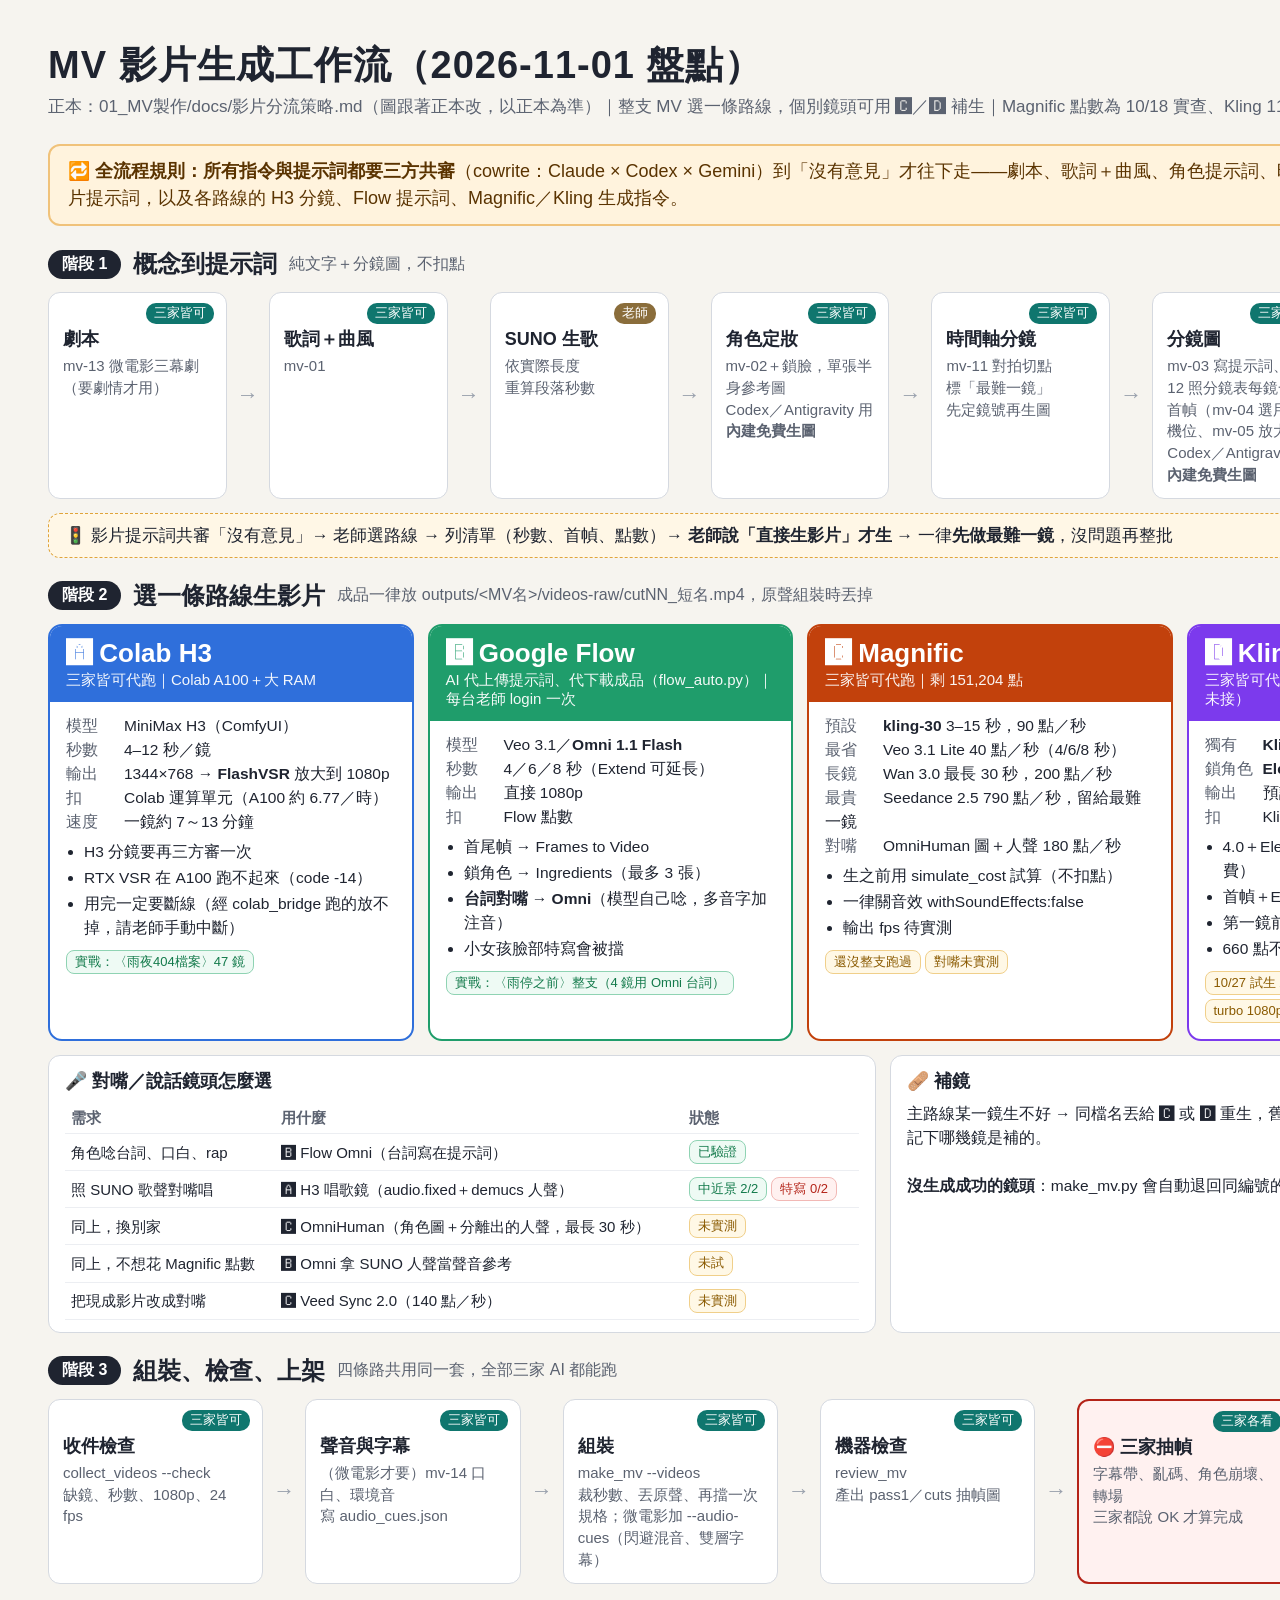
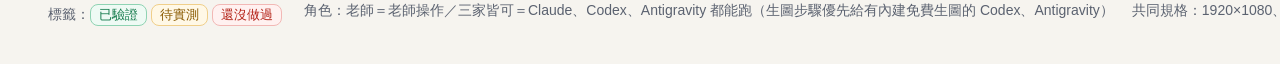
==== commit 52563b64: "共審核對後修 6 處不一致：mv-14 移到組裝前、mv-04 改選用、範本第 5 步、Flow 範例路徑 shots/、Kling 點數、同步 skill 1.4.1 工作筆記本的三種影片工作流總覽" ====
--- a/docs/影片生成工作流.html
+++ b/docs/影片生成工作流.html
@@ -60,7 +60,7 @@
   <div class="step"><span class="who t">老師</span><b>SUNO 生歌</b><span>依實際長度<br>重算段落秒數</span></div><div class="arrow">→</div>
   <div class="step"><span class="who m">三家皆可</span><b>角色定妝</b><span>mv-02＋鎖臉，單張半身參考圖<br>Codex／Antigravity 用<b style="display:inline;font-size:15px;margin:0">內建免費生圖</b></span></div><div class="arrow">→</div>
   <div class="step"><span class="who m">三家皆可</span><b>時間軸分鏡</b><span>mv-11 對拍切點<br>標「最難一鏡」<br>先定鏡號再生圖</span></div><div class="arrow">→</div>
-  <div class="step"><span class="who m">三家皆可</span><b>分鏡圖</b><span>mv-03／04／05／12 照分鏡表每鏡一張首幀<br>Codex／Antigravity 用<b style="display:inline;font-size:15px;margin:0">內建免費生圖</b></span></div><div class="arrow">→</div>
+  <div class="step"><span class="who m">三家皆可</span><b>分鏡圖</b><span>mv-03 寫提示詞、mv-12 照分鏡表每鏡一張首幀（mv-04 選用試機位、mv-05 放大）<br>Codex／Antigravity 用<b style="display:inline;font-size:15px;margin:0">內建免費生圖</b></span></div><div class="arrow">→</div>
   <div class="step"><span class="who m">三家皆可</span><b>影片提示詞</b><span>mv-06</span></div>
 </div>
 <div class="gate">🚦 影片提示詞共審「沒有意見」→ 老師選路線 → 列清單（秒數、首幀、點數）→ <b>老師說「直接生影片」才生</b> → 一律<b>先做最難一鏡</b>，沒問題再整批</div>
@@ -125,8 +125,8 @@
 <div class="stage"><span class="no">階段 3</span><span class="t">組裝、檢查、上架</span><span class="s">四條路共用同一套，全部三家 AI 都能跑</span></div>
 <div class="row">
   <div class="step"><span class="who m">三家皆可</span><b>收件檢查</b><span>collect_videos --check<br>缺鏡、秒數、1080p、24 fps</span></div><div class="arrow">→</div>
-  <div class="step"><span class="who m">三家皆可</span><b>組裝</b><span>make_mv --videos<br>裁秒數、丟原聲、再擋一次規格</span></div><div class="arrow">→</div>
-  <div class="step"><span class="who m">三家皆可</span><b>聲音與字幕</b><span>mv-14 口白閃避混音<br>對白＋歌詞雙層字幕</span></div><div class="arrow">→</div>
+  <div class="step"><span class="who m">三家皆可</span><b>聲音與字幕</b><span>（微電影才要）mv-14 口白、環境音<br>寫 audio_cues.json</span></div><div class="arrow">→</div>
+  <div class="step"><span class="who m">三家皆可</span><b>組裝</b><span>make_mv --videos<br>裁秒數、丟原聲、再擋一次規格；微電影加 --audio-cues（閃避混音、雙層字幕）</span></div><div class="arrow">→</div>
   <div class="step"><span class="who m">三家皆可</span><b>機器檢查</b><span>review_mv<br>產出 pass1／cuts 抽幀圖</span></div><div class="arrow">→</div>
   <div class="step stop"><span class="who m">三家各看</span><b>⛔ 三家抽幀</b><span>字幕帶、亂碼、角色崩壞、轉場<br>三家都說 OK 才算完成</span></div><div class="arrow">→</div>
   <div class="step"><span class="who m">三家皆可</span><b>打包上架</b><span>metadata.md、封面<br>先 private，老師說公開才改</span></div>
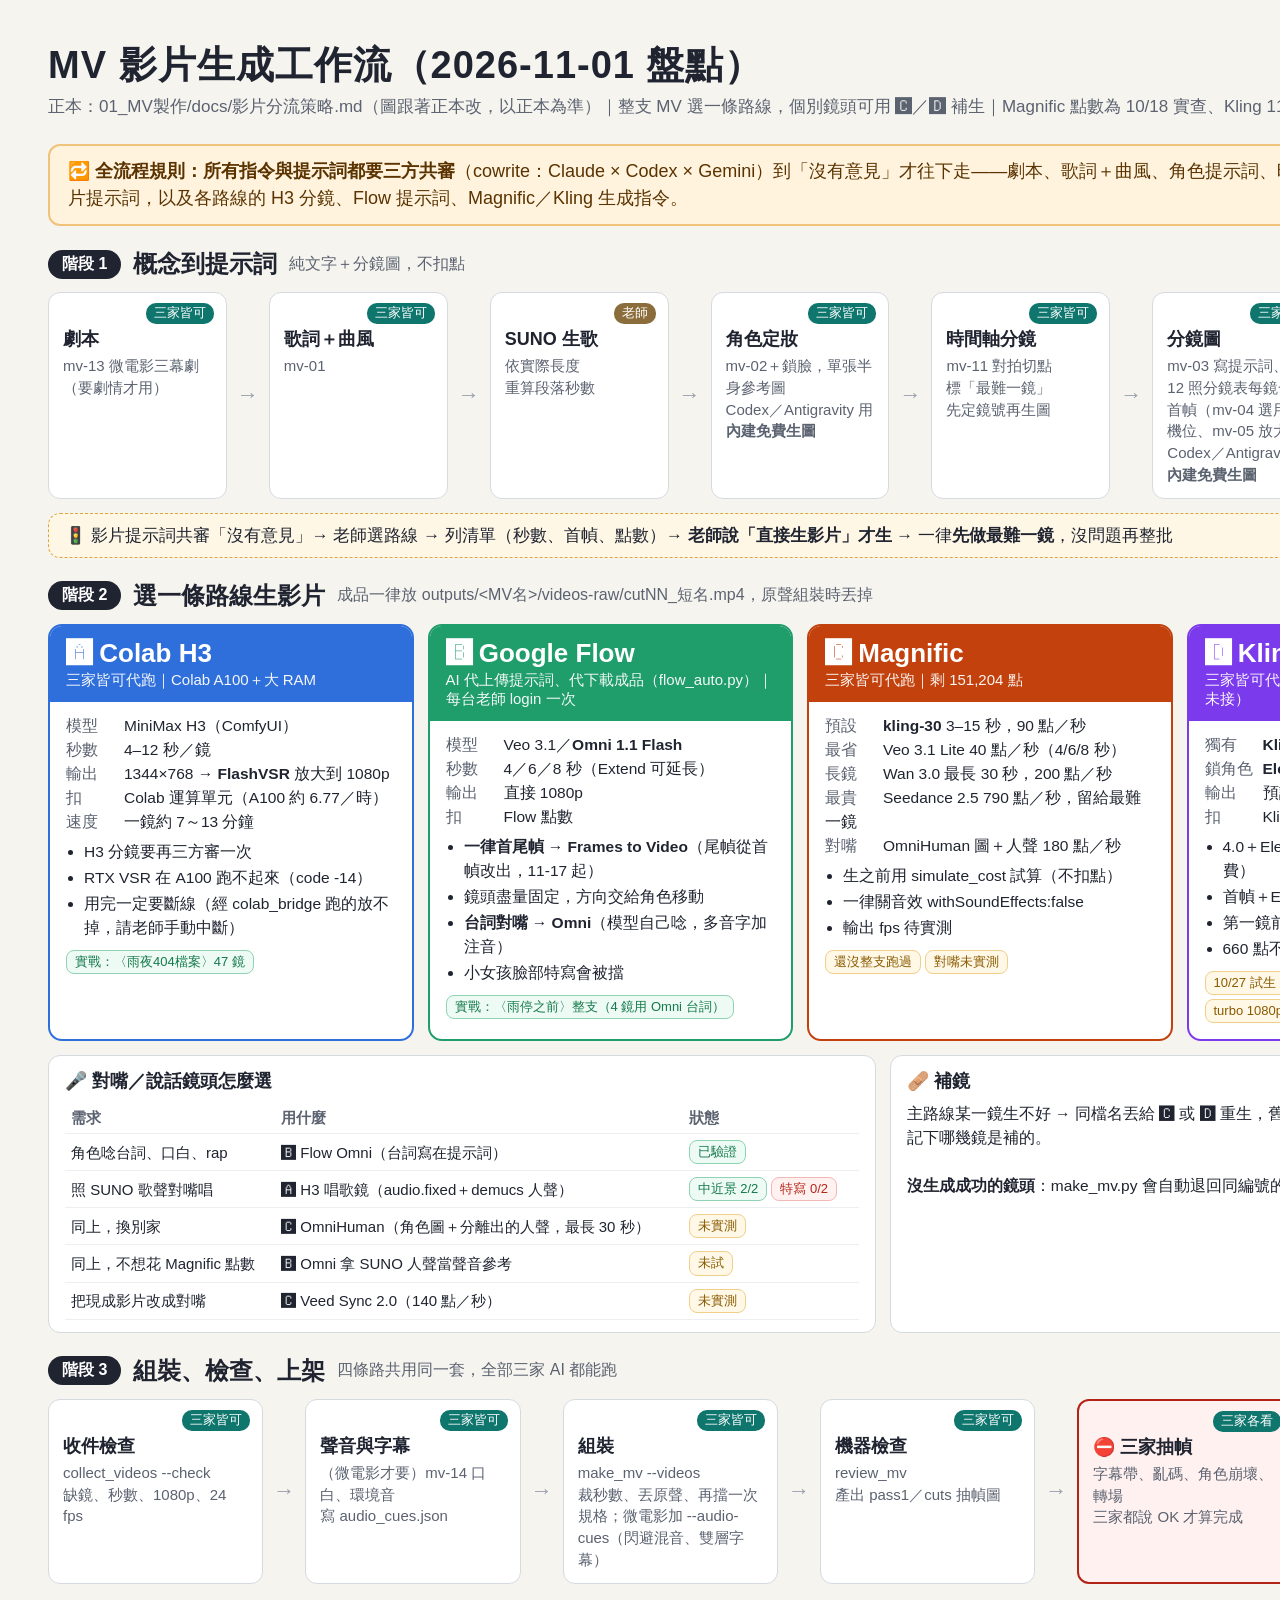
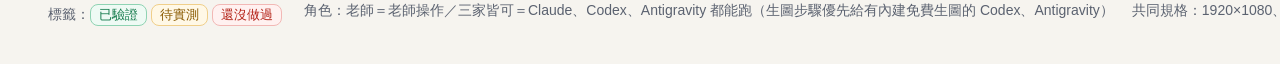
==== commit 1fcdd24e: "Flow 路線一律首尾幀 — 老師 11-17 定，只給首幀生 4 支壞 3 支 《怪獸申請住隔壁》同一天只給首幀送 Flow：cut27 拉遠冒出第二個林老闆、 cut06 右搖整個換成另一個港口還" ====
--- a/docs/影片生成工作流.html
+++ b/docs/影片生成工作流.html
@@ -83,7 +83,7 @@
       <div><span class="k">秒數</span>4／6／8 秒（Extend 可延長）</div>
       <div><span class="k">輸出</span>直接 1080p</div>
       <div><span class="k">扣</span>Flow 點數</div>
-      <ul><li>首尾幀 → Frames to Video</li><li>鎖角色 → Ingredients（最多 3 張）</li><li><b>台詞對嘴 → Omni</b>（模型自己唸，多音字加注音）</li><li>小女孩臉部特寫會被擋</li></ul>
+      <ul><li><b>一律首尾幀 → Frames to Video</b>（尾幀從首幀改出，11-17 起）</li><li>鏡頭盡量固定，方向交給角色移動</li><li><b>台詞對嘴 → Omni</b>（模型自己唸，多音字加注音）</li><li>小女孩臉部特寫會被擋</li></ul>
       <div style="margin-top:8px"><span class="tag ok">實戰：〈雨停之前〉整支（4 鏡用 Omni 台詞）</span></div>
     </div></div>
   <div class="route C"><div class="hd"><div class="n">🅲 Magnific</div><div class="w">三家皆可代跑｜剩 151,204 點</div></div>
